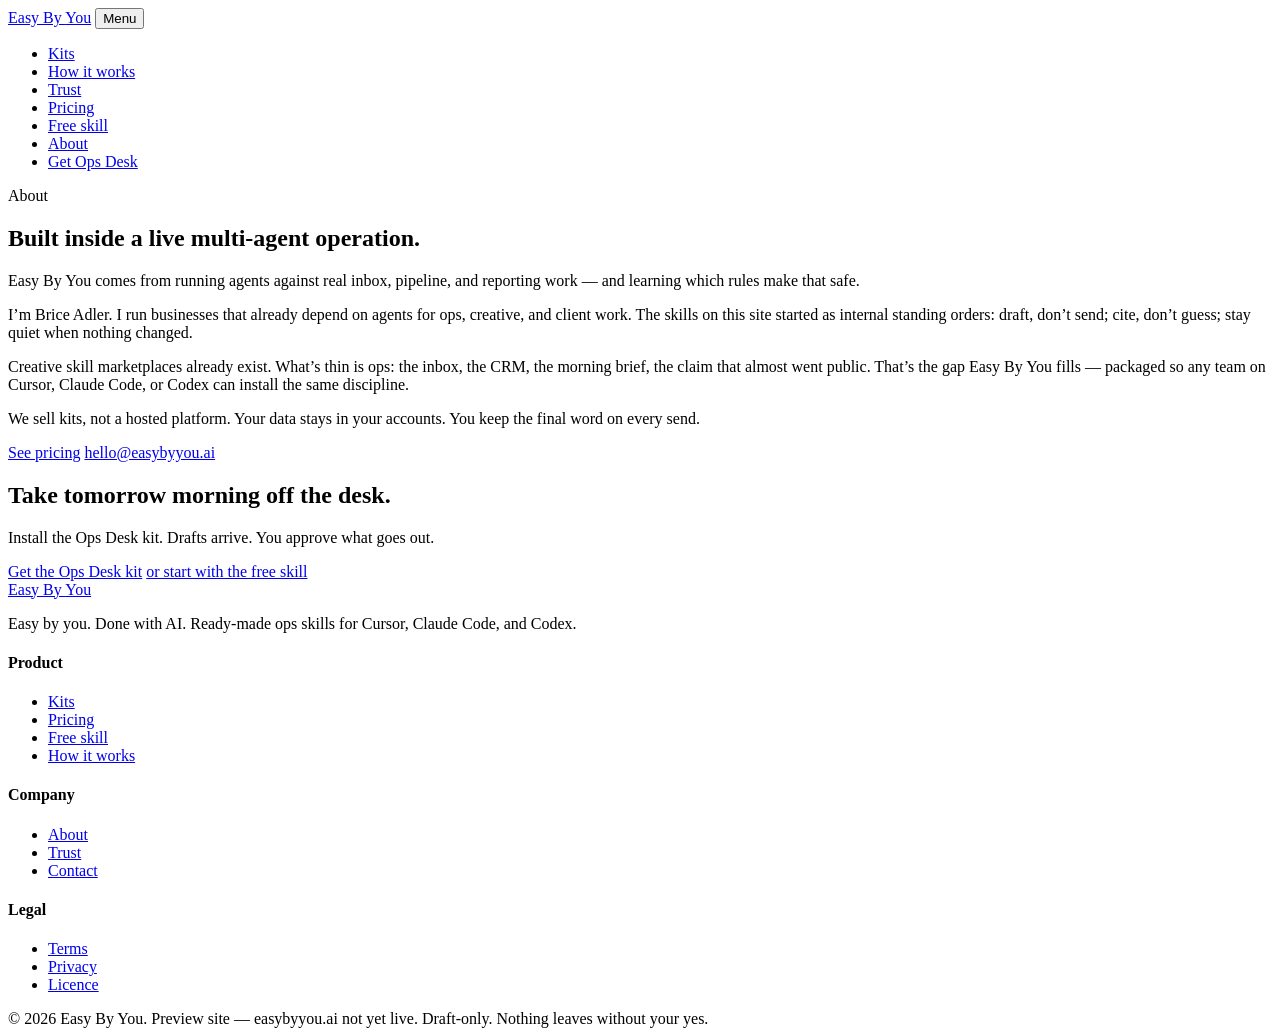
==== about.html @ e63311c5 "Add about.html" ====
<!DOCTYPE html>
<html lang="en">
<head>
  <meta charset="utf-8">
  <meta name="viewport" content="width=device-width, initial-scale=1">
  <title>About — Easy By You</title>
  <meta name="description" content="Built by an operator who runs a few dozen agents himself.">
  <meta name="theme-color" content="#F7F5F0">
  <link rel="stylesheet" href="css/styles.css">
  <link rel="canonical" href="https://easybyyou.ai/about.html">
</head>
<body>
  <header class="site-header">
    <div class="container nav">
      <a class="logo" href="index.html">Easy By <span>You</span></a>
      <button class="nav-toggle" type="button" aria-expanded="false" aria-controls="nav-menu">Menu</button>
      <ul class="nav-links" id="nav-menu">
      <li><a href="kits.html">Kits</a></li>
      <li><a href="how-it-works.html">How it works</a></li>
      <li><a href="trust.html">Trust</a></li>
      <li><a href="pricing.html">Pricing</a></li>
      <li><a href="free.html">Free skill</a></li>
      <li><a href="about.html" aria-current="page">About</a></li>
        <li><a class="btn btn-primary" href="pricing.html">Get Ops Desk</a></li>
      </ul>
    </div>
  </header>
  <main>
    <section class="page-hero">
      <div class="container">
        <p class="eyebrow">About</p>
        <h1>Built inside a live multi-agent operation.</h1>
        <p class="lead">Easy By You comes from running agents against real inbox, pipeline, and reporting work — and learning which rules make that safe.</p>
      </div>
    </section>
    <section class="section">
      <div class="container content-block">
        <p>I’m Brice Adler. I run businesses that already depend on agents for ops, creative, and client work. The skills on this site started as internal standing orders: draft, don’t send; cite, don’t guess; stay quiet when nothing changed.</p>
        <p>Creative skill marketplaces already exist. What’s thin is ops: the inbox, the CRM, the morning brief, the claim that almost went public. That’s the gap Easy By You fills — packaged so any team on Cursor, Claude Code, or Codex can install the same discipline.</p>
        <p>We sell kits, not a hosted platform. Your data stays in your accounts. You keep the final word on every send.</p>
        <div class="btn-row">
          <a class="btn btn-primary" href="pricing.html">See pricing</a>
          <a class="btn btn-outline" href="mailto:hello@easybyyou.ai">hello@easybyyou.ai</a>
        </div>
      </div>
    </section>
  <section class="cta-band">
    <div class="container">
      <h2>Take tomorrow morning off the desk.</h2>
      <p>Install the Ops Desk kit. Drafts arrive. You approve what goes out.</p>
      <div class="btn-row" style="justify-content:center">
        <a class="btn btn-primary" href="pricing.html">Get the Ops Desk kit</a>
        <a class="btn btn-ghost" href="free.html">or start with the free skill</a>
      </div>
    </div>
  </section>
  </main>
  <footer class="site-footer">
    <div class="container">
      <div class="footer-grid">
        <div>
          <a class="logo" href="index.html">Easy By <span>You</span></a>
          <p>Easy by you. Done with AI. Ready-made ops skills for Cursor, Claude Code, and Codex.</p>
        </div>
        <div class="footer-col">
          <h4>Product</h4>
          <ul>
            <li><a href="kits.html">Kits</a></li>
            <li><a href="pricing.html">Pricing</a></li>
            <li><a href="free.html">Free skill</a></li>
            <li><a href="how-it-works.html">How it works</a></li>
          </ul>
        </div>
        <div class="footer-col">
          <h4>Company</h4>
          <ul>
            <li><a href="about.html">About</a></li>
            <li><a href="trust.html">Trust</a></li>
            <li><a href="mailto:hello@easybyyou.ai">Contact</a></li>
          </ul>
        </div>
        <div class="footer-col">
          <h4>Legal</h4>
          <ul>
            <li><a href="#">Terms</a></li>
            <li><a href="#">Privacy</a></li>
            <li><a href="#">Licence</a></li>
          </ul>
        </div>
      </div>
      <div class="footer-bottom">
        <span>© 2026 Easy By You. Preview site — easybyyou.ai not yet live.</span>
        <span>Draft-only. Nothing leaves without your yes.</span>
      </div>
    </div>
  </footer>
  <script src="js/main.js"></script>
</body>
</html>
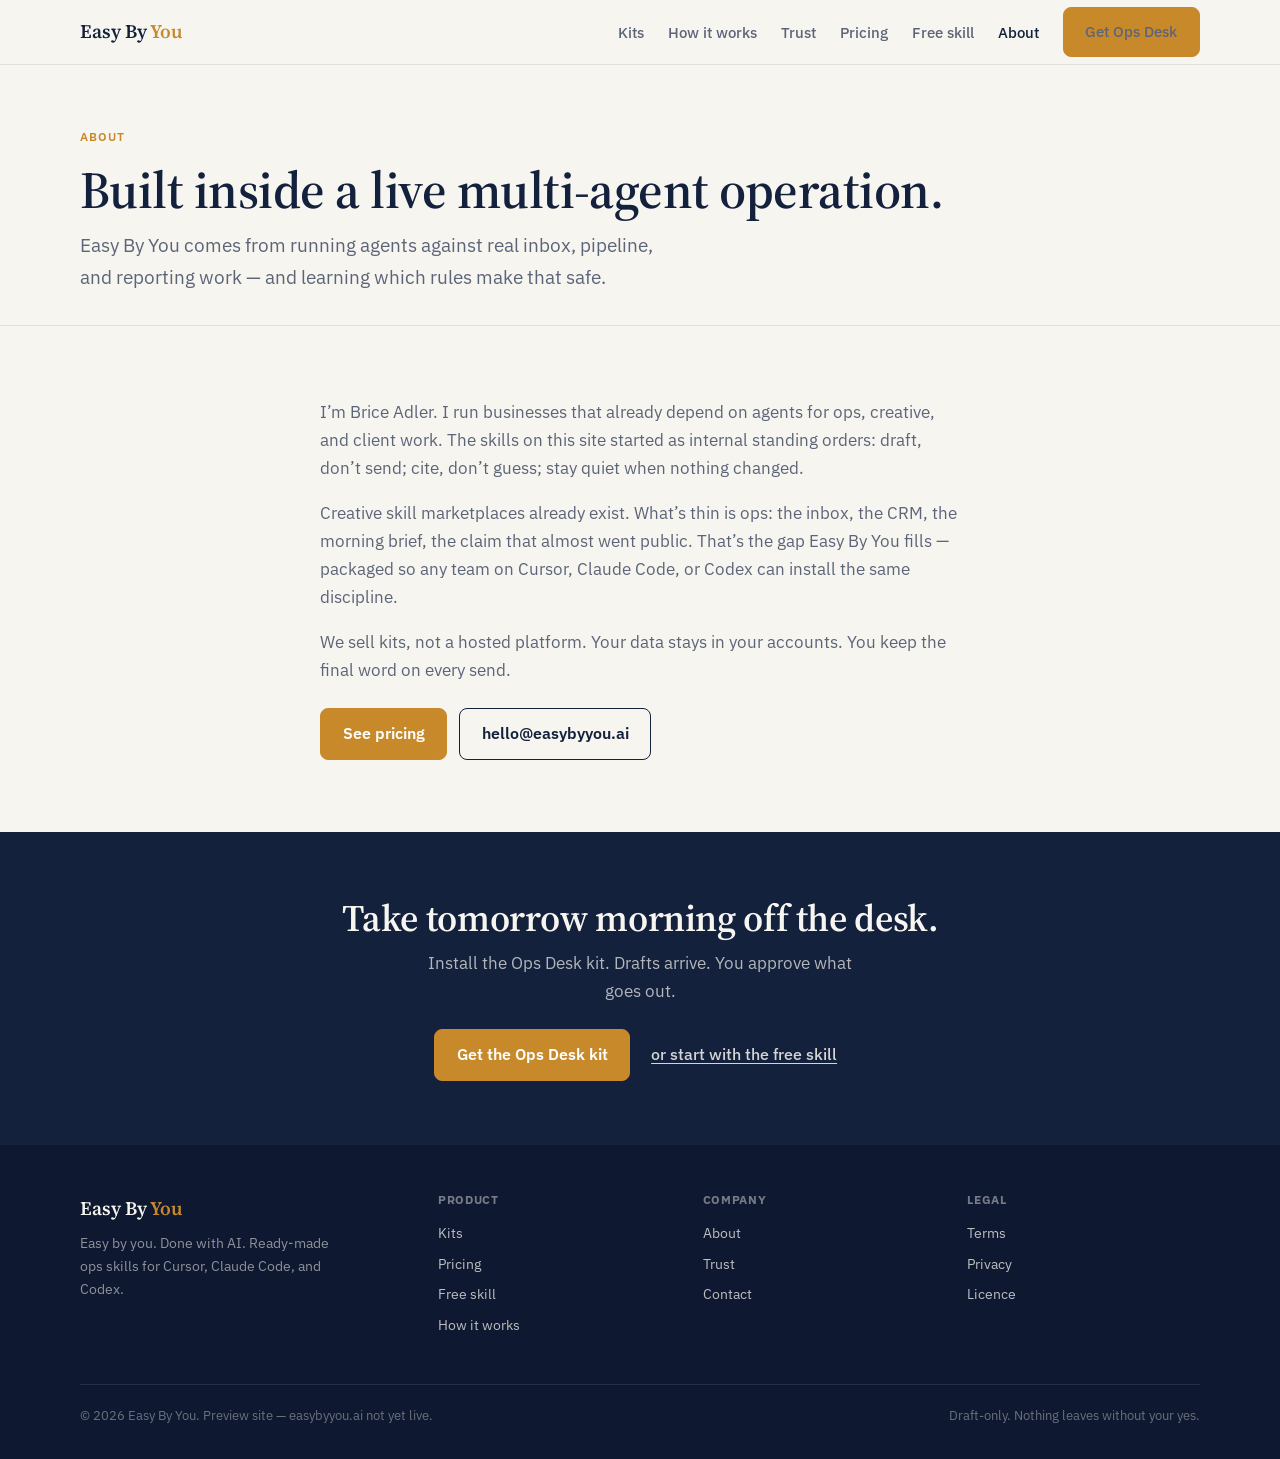
==== commit 9a510850: "Force cache-bust on index.html; add critical CSS fallback Render's CDN (Cloudflare) was serving a st" ====
--- a/about.html
+++ b/about.html
@@ -6,6 +6,27 @@
   <title>About — Easy By You</title>
   <meta name="description" content="Built by an operator who runs a few dozen agents himself.">
   <meta name="theme-color" content="#F7F5F0">
+  <meta property="og:title" content="About — Easy By You">
+  <meta property="og:description" content="Built by an operator who runs a few dozen agents himself.">
+  <meta property="og:type" content="website">
+  <meta property="og:url" content="https://easybyyou.ai/about.html">
+  <link rel="preconnect" href="https://fonts.googleapis.com">
+  <link rel="preconnect" href="https://fonts.gstatic.com" crossorigin>
+  <link href="https://fonts.googleapis.com/css2?family=IBM+Plex+Sans:wght@400;500;600;700&family=Source+Serif+4:opsz,wght@8..60,500;8..60,600;8..60,700&display=swap" rel="stylesheet">
+  <style>
+    /* Critical fallback: keeps nav, buttons, and bg on-brand if css/styles.css fails to load */
+    :root{--paper:#F7F5F0;--ink:#14213D;--amber:#C8892B;--line:#E4E0D8}
+    body{margin:0;background:var(--paper);color:var(--ink);font-family:system-ui,-apple-system,sans-serif}
+    .container{width:min(100% - 2.5rem,1120px);margin-inline:auto}
+    .site-header{position:sticky;top:0;z-index:50;background:var(--paper);border-bottom:1px solid var(--line)}
+    .nav{display:flex;align-items:center;justify-content:space-between;height:4rem;gap:1rem}
+    .logo{font-weight:700;text-decoration:none;color:var(--ink)}
+    .nav-links{display:flex;align-items:center;gap:1.5rem;list-style:none;margin:0;padding:0}
+    .nav-links a{text-decoration:none;color:var(--ink);font-weight:500}
+    .btn{display:inline-flex;align-items:center;justify-content:center;padding:.75rem 1.35rem;border-radius:8px;font-weight:600;text-decoration:none;border:1.5px solid transparent}
+    .btn-primary{background:var(--amber);color:#fff;border-color:var(--amber)}
+    .btn-outline{background:transparent;color:var(--ink);border-color:var(--ink)}
+  </style>
   <link rel="stylesheet" href="css/styles.css">
   <link rel="canonical" href="https://easybyyou.ai/about.html">
 </head>
--- a/css/styles.css
+++ b/css/styles.css
@@ -0,0 +1,671 @@
+/* Easy By You — design system */
+:root {
+  --paper: #F7F5F0;
+  --ink: #14213D;
+  --amber: #C8892B;
+  --amber-hover: #A87222;
+  --slate: #5C6578;
+  --slate-light: #8A92A3;
+  --line: #E4E0D8;
+  --card: #FFFFFF;
+  --navy-deep: #0E1830;
+  --serif: "Source Serif 4", "Libre Baskerville", Georgia, "Times New Roman", serif;
+  --sans: "IBM Plex Sans", Inter, system-ui, -apple-system, sans-serif;
+  --max: 1120px;
+  --radius: 10px;
+  --shadow: 0 1px 2px rgba(20, 33, 61, 0.04), 0 8px 24px rgba(20, 33, 61, 0.06);
+}
+
+*, *::before, *::after { box-sizing: border-box; }
+html { scroll-behavior: smooth; }
+body {
+  margin: 0;
+  font-family: var(--sans);
+  font-size: 1.0625rem;
+  line-height: 1.65;
+  color: var(--ink);
+  background: var(--paper);
+  -webkit-font-smoothing: antialiased;
+}
+img { max-width: 100%; display: block; }
+a { color: var(--ink); text-decoration-thickness: 1px; text-underline-offset: 3px; }
+a:hover { color: var(--amber); }
+h1, h2, h3, h4 {
+  font-family: var(--serif);
+  font-weight: 600;
+  line-height: 1.2;
+  letter-spacing: -0.01em;
+  margin: 0 0 0.6em;
+}
+h1 { font-size: clamp(2.25rem, 5vw, 3.25rem); }
+h2 { font-size: clamp(1.75rem, 3.5vw, 2.35rem); }
+h3 { font-size: 1.25rem; }
+p { margin: 0 0 1em; color: var(--slate); }
+p.lead { font-size: 1.2rem; color: var(--slate); max-width: 38rem; }
+strong { color: var(--ink); font-weight: 600; }
+
+.container { width: min(100% - 2.5rem, var(--max)); margin-inline: auto; }
+.section { padding: 4.5rem 0; }
+.section-tight { padding: 3rem 0; }
+.eyebrow {
+  display: inline-block;
+  font-size: 0.75rem;
+  font-weight: 600;
+  letter-spacing: 0.08em;
+  text-transform: uppercase;
+  color: var(--amber);
+  margin-bottom: 0.75rem;
+}
+
+/* Nav */
+.site-header {
+  position: sticky;
+  top: 0;
+  z-index: 50;
+  background: rgba(247, 245, 240, 0.92);
+  backdrop-filter: blur(10px);
+  border-bottom: 1px solid var(--line);
+}
+.nav {
+  display: flex;
+  align-items: center;
+  justify-content: space-between;
+  height: 4rem;
+  gap: 1rem;
+}
+.logo {
+  font-family: var(--serif);
+  font-size: 1.2rem;
+  font-weight: 600;
+  color: var(--ink);
+  text-decoration: none;
+  white-space: nowrap;
+}
+.logo span { color: var(--amber); }
+.nav-links {
+  display: flex;
+  align-items: center;
+  gap: 1.5rem;
+  list-style: none;
+  margin: 0;
+  padding: 0;
+}
+.nav-links a {
+  text-decoration: none;
+  font-size: 0.9375rem;
+  color: var(--slate);
+  font-weight: 500;
+}
+.nav-links a:hover,
+.nav-links a[aria-current="page"] { color: var(--ink); }
+.nav-toggle {
+  display: none;
+  background: none;
+  border: 1px solid var(--line);
+  border-radius: 6px;
+  padding: 0.4rem 0.6rem;
+  cursor: pointer;
+  color: var(--ink);
+  font-size: 0.875rem;
+}
+
+/* Buttons */
+.btn {
+  display: inline-flex;
+  align-items: center;
+  justify-content: center;
+  gap: 0.4rem;
+  padding: 0.75rem 1.35rem;
+  border-radius: 8px;
+  font-family: var(--sans);
+  font-size: 0.975rem;
+  font-weight: 600;
+  text-decoration: none;
+  border: 1.5px solid transparent;
+  cursor: pointer;
+  transition: background 0.15s, color 0.15s, border-color 0.15s;
+}
+.btn-primary {
+  background: var(--amber);
+  color: #fff;
+  border-color: var(--amber);
+}
+.btn-primary:hover { background: var(--amber-hover); border-color: var(--amber-hover); color: #fff; }
+.btn-outline {
+  background: transparent;
+  color: var(--ink);
+  border-color: var(--ink);
+}
+.btn-outline:hover { background: var(--ink); color: var(--paper); }
+.btn-ghost {
+  background: transparent;
+  color: var(--slate);
+  border-color: transparent;
+  text-decoration: underline;
+  text-underline-offset: 3px;
+  font-weight: 500;
+  padding-inline: 0.5rem;
+}
+.btn-ghost:hover { color: var(--ink); }
+.btn-row { display: flex; flex-wrap: wrap; gap: 0.75rem; align-items: center; margin-top: 1.5rem; }
+
+/* Hero */
+.hero {
+  padding: 4.5rem 0 3.5rem;
+}
+.hero-grid {
+  display: grid;
+  grid-template-columns: 1.15fr 0.85fr;
+  gap: 3rem;
+  align-items: center;
+}
+.hero h1 { margin-bottom: 0.75rem; }
+.hero .lead { margin-bottom: 0; }
+
+/* Product card (morning brief mock) */
+.product-card {
+  background: var(--card);
+  border: 1px solid var(--line);
+  border-radius: var(--radius);
+  box-shadow: var(--shadow);
+  overflow: hidden;
+}
+.product-card-head {
+  display: flex;
+  align-items: center;
+  justify-content: space-between;
+  padding: 0.85rem 1.1rem;
+  border-bottom: 1px solid var(--line);
+  background: #FAF9F6;
+}
+.product-card-head .title {
+  font-size: 0.8125rem;
+  font-weight: 600;
+  color: var(--ink);
+  margin: 0;
+}
+.badge-approved {
+  display: inline-flex;
+  align-items: center;
+  gap: 0.3rem;
+  font-size: 0.7rem;
+  font-weight: 700;
+  letter-spacing: 0.04em;
+  text-transform: uppercase;
+  color: var(--amber);
+  background: rgba(200, 137, 43, 0.12);
+  padding: 0.25rem 0.55rem;
+  border-radius: 999px;
+}
+.badge-approved::before {
+  content: "";
+  width: 0.55rem;
+  height: 0.55rem;
+  border-radius: 50%;
+  background: var(--amber);
+  box-shadow: inset 0 0 0 1.5px #fff;
+}
+.product-card-body { padding: 1.15rem 1.2rem 1.3rem; }
+.brief-lines { list-style: none; margin: 0 0 1.1rem; padding: 0; }
+.brief-lines li {
+  font-size: 0.9rem;
+  color: var(--slate);
+  padding: 0.45rem 0;
+  border-bottom: 1px solid var(--line);
+  display: flex;
+  gap: 0.6rem;
+}
+.brief-lines li:last-child { border-bottom: none; }
+.brief-lines .src {
+  font-size: 0.7rem;
+  color: var(--slate-light);
+  white-space: nowrap;
+  margin-left: auto;
+}
+.card-actions { display: flex; gap: 0.5rem; }
+.card-actions .btn { padding: 0.5rem 0.9rem; font-size: 0.85rem; }
+
+/* Proof strip */
+.proof {
+  border-block: 1px solid var(--line);
+  background: #FAF9F6;
+  padding: 1.5rem 0;
+}
+.proof-grid {
+  display: grid;
+  grid-template-columns: repeat(3, 1fr);
+  gap: 1.5rem;
+}
+.proof-item {
+  font-size: 0.9375rem;
+  color: var(--slate);
+  margin: 0;
+  padding-left: 1rem;
+  border-left: 2px solid var(--amber);
+}
+.proof-item strong { display: block; color: var(--ink); font-size: 0.875rem; margin-bottom: 0.2rem; }
+
+/* Skill tiles */
+.skill-grid {
+  display: grid;
+  grid-template-columns: repeat(3, 1fr);
+  gap: 1rem;
+  margin-top: 1.75rem;
+}
+.skill-tile {
+  background: var(--card);
+  border: 1px solid var(--line);
+  border-radius: var(--radius);
+  padding: 1.35rem 1.25rem;
+  text-decoration: none;
+  color: inherit;
+  transition: border-color 0.15s, box-shadow 0.15s;
+  display: block;
+}
+.skill-tile:hover {
+  border-color: var(--ink);
+  box-shadow: var(--shadow);
+  color: inherit;
+}
+.skill-tile h3 { margin-bottom: 0.4rem; font-size: 1.1rem; }
+.skill-tile .promise { color: var(--ink); font-size: 0.95rem; margin-bottom: 0.65rem; }
+.skill-tile .never {
+  font-size: 0.8125rem;
+  color: var(--slate-light);
+  margin: 0;
+  padding-top: 0.65rem;
+  border-top: 1px solid var(--line);
+}
+.addon-row {
+  display: grid;
+  grid-template-columns: 1fr 1fr;
+  gap: 1rem;
+  margin-top: 1.5rem;
+}
+.addon-card {
+  background: #FAF9F6;
+  border: 1px solid var(--line);
+  border-radius: var(--radius);
+  padding: 1.35rem 1.35rem;
+}
+.addon-card h3 { margin-bottom: 0.35rem; }
+.addon-card p { margin-bottom: 0.5rem; font-size: 0.9375rem; }
+.addon-card .skills-list {
+  font-size: 0.875rem;
+  color: var(--slate);
+  margin: 0;
+}
+.free-link {
+  display: inline-block;
+  margin-top: 1.25rem;
+  font-weight: 600;
+  font-size: 0.975rem;
+  text-decoration: none;
+  color: var(--ink);
+  border-bottom: 1.5px solid var(--amber);
+}
+.free-link:hover { color: var(--amber); }
+
+/* Steps */
+.steps {
+  display: grid;
+  grid-template-columns: repeat(3, 1fr);
+  gap: 1.5rem;
+  margin-top: 2rem;
+}
+.step {
+  padding: 1.5rem;
+  background: var(--card);
+  border: 1px solid var(--line);
+  border-radius: var(--radius);
+}
+.step-num {
+  display: inline-flex;
+  align-items: center;
+  justify-content: center;
+  width: 2rem;
+  height: 2rem;
+  border-radius: 50%;
+  background: var(--ink);
+  color: var(--paper);
+  font-size: 0.875rem;
+  font-weight: 700;
+  margin-bottom: 1rem;
+}
+.step h3 { margin-bottom: 0.4rem; }
+.step p { margin: 0; font-size: 0.95rem; }
+.badges {
+  display: flex;
+  flex-wrap: wrap;
+  gap: 0.5rem;
+  margin-top: 1.75rem;
+}
+.badge {
+  font-size: 0.8125rem;
+  font-weight: 600;
+  padding: 0.4rem 0.75rem;
+  border: 1px solid var(--line);
+  border-radius: 999px;
+  background: var(--card);
+  color: var(--ink);
+}
+
+/* Trust */
+.trust-grid {
+  display: grid;
+  grid-template-columns: repeat(2, 1fr);
+  gap: 1rem;
+  margin-top: 1.75rem;
+}
+.trust-card {
+  background: var(--card);
+  border: 1px solid var(--line);
+  border-radius: var(--radius);
+  padding: 1.4rem 1.35rem;
+}
+.trust-card h3 {
+  display: flex;
+  align-items: center;
+  gap: 0.5rem;
+  margin-bottom: 0.4rem;
+}
+.trust-card h3::before {
+  content: "";
+  width: 0.55rem;
+  height: 0.55rem;
+  border-radius: 50%;
+  background: var(--amber);
+  flex-shrink: 0;
+}
+.trust-card p { margin: 0; font-size: 0.95rem; }
+
+/* Pricing */
+.pricing-grid {
+  display: grid;
+  grid-template-columns: repeat(3, 1fr);
+  gap: 1rem;
+  margin-top: 1.75rem;
+  align-items: stretch;
+}
+.price-card {
+  background: var(--card);
+  border: 1px solid var(--line);
+  border-radius: var(--radius);
+  padding: 1.6rem 1.4rem;
+  display: flex;
+  flex-direction: column;
+}
+.price-card.featured {
+  border-color: var(--ink);
+  box-shadow: var(--shadow);
+  position: relative;
+}
+.price-card.featured::before {
+  content: "Most chosen";
+  position: absolute;
+  top: -0.7rem;
+  left: 1.25rem;
+  background: var(--ink);
+  color: var(--paper);
+  font-size: 0.7rem;
+  font-weight: 700;
+  letter-spacing: 0.04em;
+  text-transform: uppercase;
+  padding: 0.25rem 0.55rem;
+  border-radius: 4px;
+}
+.price-card .plan { font-size: 0.875rem; font-weight: 600; color: var(--slate); margin: 0 0 0.35rem; }
+.price-card .amount {
+  font-family: var(--serif);
+  font-size: 2rem;
+  font-weight: 600;
+  color: var(--ink);
+  margin: 0 0 0.25rem;
+}
+.price-card .amount small { font-size: 1rem; font-weight: 500; color: var(--slate); }
+.price-card .desc { font-size: 0.9rem; flex: 1; margin-bottom: 1.25rem; }
+.price-note {
+  margin-top: 1.25rem;
+  font-size: 0.875rem;
+  color: var(--slate-light);
+  text-align: center;
+}
+.founding-label {
+  display: inline-block;
+  font-size: 0.75rem;
+  font-weight: 600;
+  color: var(--amber);
+  margin-bottom: 0.5rem;
+}
+
+/* FAQ */
+.faq { margin-top: 1.5rem; max-width: 40rem; }
+.faq details {
+  border-bottom: 1px solid var(--line);
+  padding: 1rem 0;
+}
+.faq summary {
+  font-weight: 600;
+  color: var(--ink);
+  cursor: pointer;
+  list-style: none;
+  display: flex;
+  justify-content: space-between;
+  gap: 1rem;
+}
+.faq summary::-webkit-details-marker { display: none; }
+.faq summary::after {
+  content: "+";
+  font-weight: 400;
+  color: var(--slate-light);
+  font-size: 1.25rem;
+  line-height: 1;
+}
+.faq details[open] summary::after { content: "−"; }
+.faq details p {
+  margin: 0.75rem 0 0.25rem;
+  font-size: 0.975rem;
+}
+
+/* CTA band */
+.cta-band {
+  background: var(--ink);
+  color: var(--paper);
+  padding: 4rem 0;
+  text-align: center;
+}
+.cta-band h2 { color: var(--paper); margin-bottom: 0.5rem; }
+.cta-band p { color: rgba(247, 245, 240, 0.7); margin: 0 auto 1.5rem; max-width: 28rem; }
+.cta-band .btn-primary { background: var(--amber); }
+.cta-band .btn-ghost { color: rgba(247, 245, 240, 0.85); }
+.cta-band .btn-ghost:hover { color: #fff; }
+
+/* Footer */
+.site-footer {
+  background: var(--navy-deep);
+  color: rgba(247, 245, 240, 0.7);
+  padding: 3rem 0 2rem;
+  font-size: 0.9rem;
+}
+.footer-grid {
+  display: grid;
+  grid-template-columns: 1.4fr repeat(3, 1fr);
+  gap: 2rem;
+  margin-bottom: 2.5rem;
+}
+.site-footer .logo { color: var(--paper); margin-bottom: 0.5rem; display: inline-block; }
+.site-footer .logo span { color: var(--amber); }
+.site-footer p { color: rgba(247, 245, 240, 0.55); font-size: 0.875rem; max-width: 16rem; }
+.footer-col h4 {
+  font-family: var(--sans);
+  font-size: 0.75rem;
+  font-weight: 700;
+  letter-spacing: 0.06em;
+  text-transform: uppercase;
+  color: rgba(247, 245, 240, 0.45);
+  margin-bottom: 0.85rem;
+}
+.footer-col ul { list-style: none; margin: 0; padding: 0; }
+.footer-col li { margin-bottom: 0.45rem; }
+.footer-col a {
+  color: rgba(247, 245, 240, 0.75);
+  text-decoration: none;
+}
+.footer-col a:hover { color: #fff; }
+.footer-bottom {
+  border-top: 1px solid rgba(247, 245, 240, 0.1);
+  padding-top: 1.25rem;
+  display: flex;
+  justify-content: space-between;
+  flex-wrap: wrap;
+  gap: 0.75rem;
+  font-size: 0.8125rem;
+  color: rgba(247, 245, 240, 0.4);
+}
+
+/* Page hero (inner) */
+.page-hero {
+  padding: 3.5rem 0 2rem;
+  border-bottom: 1px solid var(--line);
+}
+.page-hero h1 { margin-bottom: 0.5rem; }
+.page-hero .lead { margin: 0; }
+
+/* Content blocks */
+.content-block { max-width: 40rem; }
+.content-block h2 { margin-top: 2.5rem; }
+.never-box {
+  background: #FAF9F6;
+  border-left: 3px solid var(--amber);
+  padding: 1rem 1.2rem;
+  margin: 1.5rem 0;
+  border-radius: 0 8px 8px 0;
+}
+.never-box h4 {
+  font-family: var(--sans);
+  font-size: 0.75rem;
+  font-weight: 700;
+  letter-spacing: 0.06em;
+  text-transform: uppercase;
+  color: var(--amber);
+  margin: 0 0 0.4rem;
+}
+.never-box ul { margin: 0; padding-left: 1.1rem; color: var(--slate); font-size: 0.95rem; }
+.never-box li { margin-bottom: 0.25rem; }
+
+.sample-output {
+  background: var(--card);
+  border: 1px solid var(--line);
+  border-radius: var(--radius);
+  padding: 1.25rem;
+  margin: 1.5rem 0;
+  font-size: 0.9rem;
+}
+.sample-output pre {
+  margin: 0;
+  white-space: pre-wrap;
+  font-family: "IBM Plex Mono", ui-monospace, monospace;
+  font-size: 0.8125rem;
+  line-height: 1.55;
+  color: var(--ink);
+}
+
+.form-stub {
+  background: var(--card);
+  border: 1px solid var(--line);
+  border-radius: var(--radius);
+  padding: 1.75rem;
+  max-width: 28rem;
+  margin-top: 1.5rem;
+}
+.form-stub label {
+  display: block;
+  font-size: 0.875rem;
+  font-weight: 600;
+  margin-bottom: 0.35rem;
+}
+.form-stub input[type="email"] {
+  width: 100%;
+  padding: 0.7rem 0.9rem;
+  border: 1px solid var(--line);
+  border-radius: 8px;
+  font-family: var(--sans);
+  font-size: 1rem;
+  margin-bottom: 0.85rem;
+  background: var(--paper);
+  color: var(--ink);
+}
+.form-stub .note {
+  font-size: 0.8125rem;
+  color: var(--slate-light);
+  margin-top: 0.85rem;
+  margin-bottom: 0;
+}
+
+.two-col {
+  display: grid;
+  grid-template-columns: 1fr 1fr;
+  gap: 2.5rem;
+  align-items: start;
+}
+
+.kit-section { margin-bottom: 3rem; }
+.kit-section h2 { margin-bottom: 0.4rem; }
+
+table.compare {
+  width: 100%;
+  border-collapse: collapse;
+  font-size: 0.9rem;
+  margin: 1.5rem 0;
+}
+table.compare th,
+table.compare td {
+  text-align: left;
+  padding: 0.75rem 0.85rem;
+  border-bottom: 1px solid var(--line);
+  vertical-align: top;
+}
+table.compare th {
+  font-size: 0.75rem;
+  text-transform: uppercase;
+  letter-spacing: 0.05em;
+  color: var(--slate-light);
+  font-weight: 700;
+}
+table.compare td strong { font-weight: 600; }
+
+/* Responsive */
+@media (max-width: 900px) {
+  .hero-grid,
+  .proof-grid,
+  .skill-grid,
+  .steps,
+  .trust-grid,
+  .pricing-grid,
+  .addon-row,
+  .footer-grid,
+  .two-col {
+    grid-template-columns: 1fr;
+  }
+  .skill-grid { grid-template-columns: 1fr 1fr; }
+  .nav-toggle { display: block; }
+  .nav-links {
+    display: none;
+    position: absolute;
+    top: 4rem;
+    left: 0;
+    right: 0;
+    flex-direction: column;
+    align-items: flex-start;
+    background: var(--paper);
+    border-bottom: 1px solid var(--line);
+    padding: 1rem 1.25rem 1.25rem;
+    gap: 0.85rem;
+  }
+  .nav-links.open { display: flex; }
+  .nav { position: relative; }
+}
+@media (max-width: 560px) {
+  .skill-grid { grid-template-columns: 1fr; }
+  .container { width: min(100% - 1.75rem, var(--max)); }
+}
